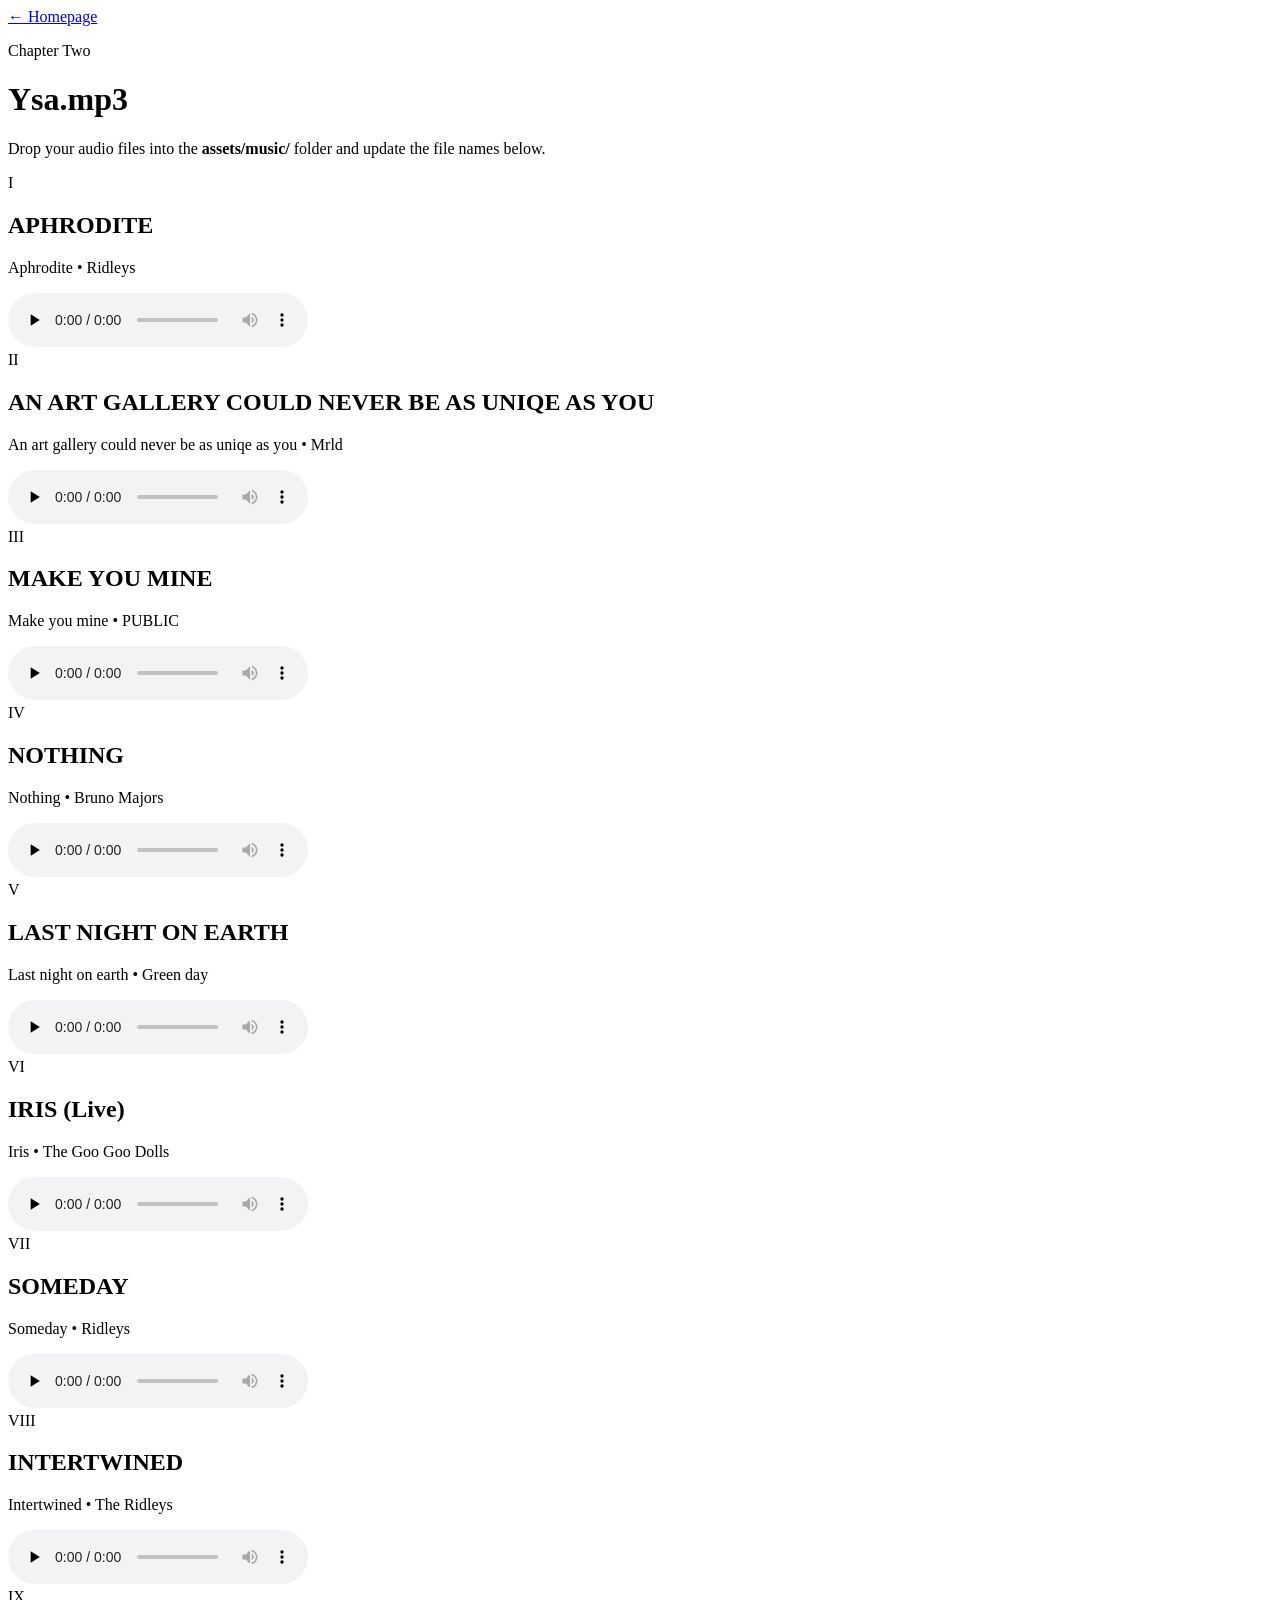
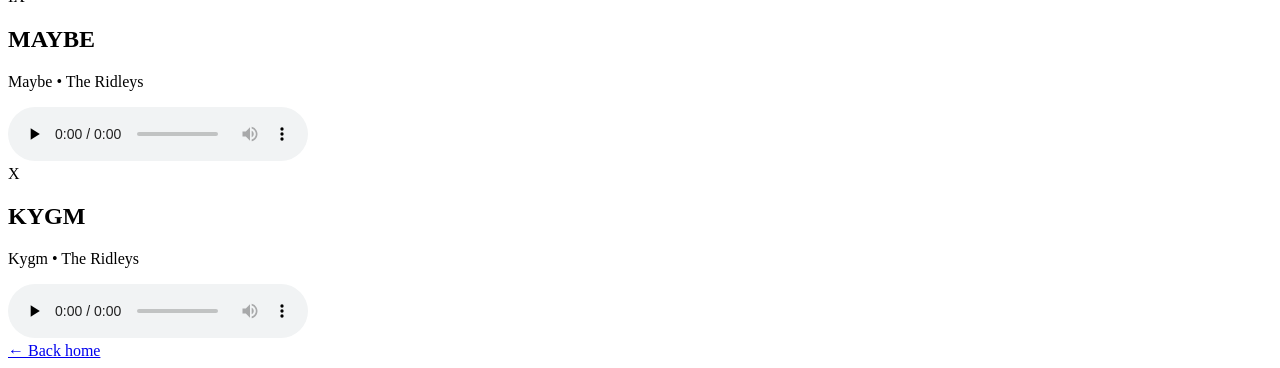
==== music.html @ 69336804 "Add files via upload" ====
<!DOCTYPE html>
<html lang="en">
<head>
  <meta charset="UTF-8">
  <meta name="viewport" content="width=device-width, initial-scale=1.0">
  <title>Musicc para kang ysaa</title>
  <link rel="preconnect" href="https://fonts.googleapis.com">
  <link rel="preconnect" href="https://fonts.gstatic.com" crossorigin>
  <link href="https://fonts.googleapis.com/css2?family=Cinzel:wght@500;600;700&family=Poppins:wght@400;500;600&display=swap" rel="stylesheet">
  <link rel="stylesheet" href="style.css">
</head>
<body class="inner-page music-page">
  <div class="stars"></div>
  <header class="site-header">
    <a class="brand" href="home.html">← Homepage</a>
  </header>

  <main class="inner-content">
    <p class="eyebrow">Chapter Two</p>
    <h1>Ysa.mp3</h1>
    <p class="subtitle">Drop your audio files into the <strong>assets/music/</strong> folder and update the file names below.</p>

    <section class="playlist">
      <!-- SONG 1
           Put your song at: assets/music/song1.mp3
           Then change the src below if your filename is different. -->
      <article class="song-card">
        <div class="song-number">I</div>
        <div class="song-info">
          <h2>APHRODITE</h2>
          <p>Aphrodite • Ridleys</p>
          <audio controls preload="none" src="assets/music/song1.mp3"></audio>
        </div>
      </article>

      <!-- SONG 2: assets/music/song2.mp3 -->
      <article class="song-card">
        <div class="song-number">II</div>
        <div class="song-info">
          <h2>AN ART GALLERY COULD NEVER BE AS UNIQE AS YOU</h2>
          <p>An art gallery could never be as uniqe as you • Mrld</p>
          <audio controls preload="none" src="assets/music/song2.mp3"></audio>
        </div>
      </article>

      <!-- SONG 3: assets/music/song3.mp3 -->
      <article class="song-card">
        <div class="song-number">III</div>
        <div class="song-info">
          <h2>MAKE YOU MINE</h2>
          <p>Make you mine • PUBLIC</p>
          <audio controls preload="none" src="assets/music/song3.mp3"></audio>
        </div>
      </article>

      <article class="song-card">
        <div class="song-number">IV</div>
        <div class="song-info">
          <h2>NOTHING</h2>
          <p>Nothing • Bruno Majors</p>
          <audio controls preload="none" src="assets/music/song4.mp3"></audio>
        </div>
      </article>

      <article class="song-card">
        <div class="song-number">V</div>
        <div class="song-info">
          <h2>LAST NIGHT ON EARTH</h2>
          <p>Last night on earth • Green day</p>
          <audio controls preload="none" src="assets/music/song5.mp3"></audio>
        </div>
      </article>

      <article class="song-card">
        <div class="song-number">VI</div>
        <div class="song-info">
          <h2>IRIS (Live)</h2>
          <p>Iris • The Goo Goo Dolls</p>
          <audio controls preload="none" src="assets/music/song6.mp3"></audio>
        </div>
      </article>

      <article class="song-card">
        <div class="song-number">VII</div>
        <div class="song-info">
          <h2>SOMEDAY</h2>
          <p>Someday • Ridleys</p>
          <audio controls preload="none" src="assets/music/song7.mp3"></audio>
        </div>
      </article>

      <article class="song-card">
        <div class="song-number">VIII</div>
        <div class="song-info">
          <h2>INTERTWINED</h2>
          <p>Intertwined • The Ridleys</p>
          <audio controls preload="none" src="assets/music/song8.mp3"></audio>
        </div>
      </article>

      <article class="song-card">
        <div class="song-number">IX</div>
        <div class="song-info">
          <h2>MAYBE</h2>
          <p>Maybe • The Ridleys</p>
          <audio controls preload="none" src="assets/music/song9.mp3"></audio>
        </div>
      </article>

      <article class="song-card">
        <div class="song-number">X</div>
        <div class="song-info">
          <h2>KYGM</h2>
          <p>Kygm • The Ridleys</p>
          <audio controls preload="none" src="assets/music/song10.mp3"></audio>
        </div>





      <!-- Add more song cards by copying one of the articles above. -->
    </section>

    <a class="back-link" href="home.html">← Back home</a>
  </main>
</body>
</html>
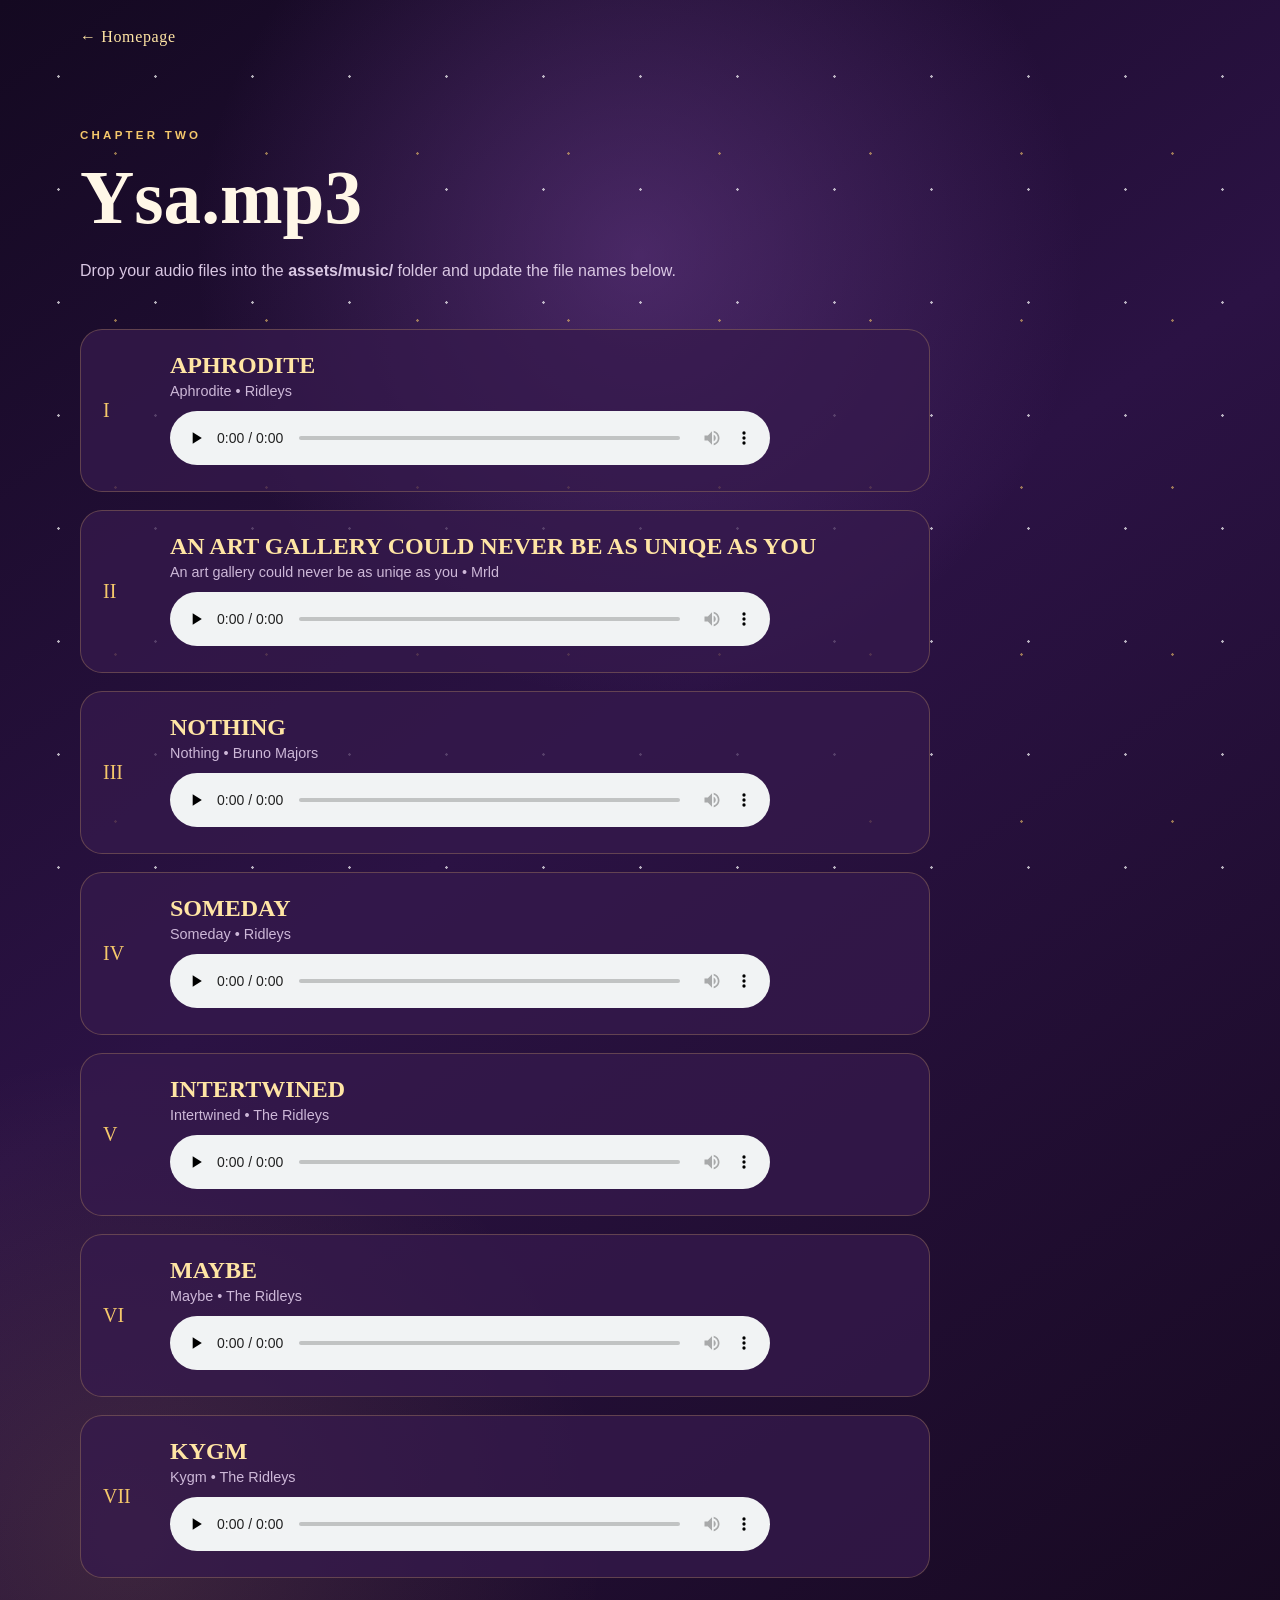
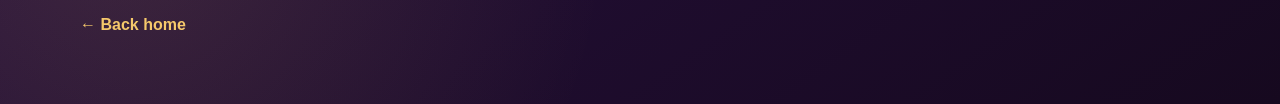
==== commit 1d28ed7f: "Add files via upload" ====
--- a/music.html
+++ b/music.html
@@ -43,18 +43,8 @@
         </div>
       </article>
 
-      <!-- SONG 3: assets/music/song3.mp3 -->
       <article class="song-card">
         <div class="song-number">III</div>
-        <div class="song-info">
-          <h2>MAKE YOU MINE</h2>
-          <p>Make you mine • PUBLIC</p>
-          <audio controls preload="none" src="assets/music/song3.mp3"></audio>
-        </div>
-      </article>
-
-      <article class="song-card">
-        <div class="song-number">IV</div>
         <div class="song-info">
           <h2>NOTHING</h2>
           <p>Nothing • Bruno Majors</p>
@@ -63,25 +53,7 @@
       </article>
 
       <article class="song-card">
-        <div class="song-number">V</div>
-        <div class="song-info">
-          <h2>LAST NIGHT ON EARTH</h2>
-          <p>Last night on earth • Green day</p>
-          <audio controls preload="none" src="assets/music/song5.mp3"></audio>
-        </div>
-      </article>
-
-      <article class="song-card">
-        <div class="song-number">VI</div>
-        <div class="song-info">
-          <h2>IRIS (Live)</h2>
-          <p>Iris • The Goo Goo Dolls</p>
-          <audio controls preload="none" src="assets/music/song6.mp3"></audio>
-        </div>
-      </article>
-
-      <article class="song-card">
-        <div class="song-number">VII</div>
+        <div class="song-number">IV</div>
         <div class="song-info">
           <h2>SOMEDAY</h2>
           <p>Someday • Ridleys</p>
@@ -90,7 +62,7 @@
       </article>
 
       <article class="song-card">
-        <div class="song-number">VIII</div>
+        <div class="song-number">V</div>
         <div class="song-info">
           <h2>INTERTWINED</h2>
           <p>Intertwined • The Ridleys</p>
@@ -99,7 +71,7 @@
       </article>
 
       <article class="song-card">
-        <div class="song-number">IX</div>
+        <div class="song-number">VI</div>
         <div class="song-info">
           <h2>MAYBE</h2>
           <p>Maybe • The Ridleys</p>
@@ -108,16 +80,12 @@
       </article>
 
       <article class="song-card">
-        <div class="song-number">X</div>
+        <div class="song-number">VII</div>
         <div class="song-info">
           <h2>KYGM</h2>
           <p>Kygm • The Ridleys</p>
           <audio controls preload="none" src="assets/music/song10.mp3"></audio>
         </div>
-
-
-
-
 
       <!-- Add more song cards by copying one of the articles above. -->
     </section>
--- a/style.css
+++ b/style.css
@@ -0,0 +1,411 @@
+:root {
+  --purple-deep: #24103d;
+  --purple: #542b78;
+  --purple-light: #8e5bb5;
+  --lavender: #c9a9df;
+  --gold: #f5c86b;
+  --gold-soft: #ffe5a4;
+  --cream: #fff7e7;
+  --ink: #24162d;
+  --glass: rgba(44, 19, 69, 0.72);
+}
+
+* { box-sizing: border-box; }
+
+html { scroll-behavior: smooth; }
+
+body {
+  margin: 0;
+  min-height: 100vh;
+  color: var(--cream);
+  font-family: "Poppins", sans-serif;
+  background:
+    radial-gradient(circle at 50% 15%, rgba(123, 72, 161, .45), transparent 28%),
+    radial-gradient(circle at 10% 90%, rgba(245, 200, 107, .12), transparent 25%),
+    linear-gradient(145deg, #140921 0%, #2b1244 45%, #16091f 100%);
+  overflow-x: hidden;
+}
+
+a { color: inherit; text-decoration: none; }
+
+.stars {
+  position: fixed;
+  inset: 0;
+  pointer-events: none;
+  opacity: .75;
+  background-image:
+    radial-gradient(circle, rgba(255,255,255,.9) 1px, transparent 1.5px),
+    radial-gradient(circle, rgba(245,200,107,.75) 1px, transparent 1.5px);
+  background-size: 97px 113px, 151px 167px;
+  background-position: 10px 20px, 40px 70px;
+  animation: twinkle 5s ease-in-out infinite alternate;
+}
+
+@keyframes twinkle {
+  from { opacity: .35; }
+  to { opacity: .8; }
+}
+
+.site-header {
+  width: min(1120px, calc(100% - 36px));
+  margin: 0 auto;
+  padding: 28px 0;
+  display: flex;
+  justify-content: space-between;
+  position: relative;
+  z-index: 5;
+}
+
+.brand {
+  font-family: "Cinzel", serif;
+  color: var(--gold-soft);
+  letter-spacing: .04em;
+}
+
+.header-heart {
+  font-size: 28px;
+  color: var(--gold);
+}
+
+.intro-page {
+  display: grid;
+  place-items: center;
+}
+
+.intro {
+  position: relative;
+  z-index: 3;
+  text-align: center;
+  padding: 40px 20px;
+}
+
+.eyebrow {
+  margin: 0 0 14px;
+  color: var(--gold);
+  text-transform: uppercase;
+  letter-spacing: .28em;
+  font-size: .72rem;
+  font-weight: 600;
+}
+
+h1, h2 {
+  font-family: "Cinzel", serif;
+}
+
+.intro h1 {
+  margin: 0;
+  font-size: clamp(2.4rem, 7vw, 5rem);
+  line-height: 1.05;
+}
+
+.intro-text, .small-note {
+  color: #e5d5ef;
+}
+
+.magic-gif {
+  position: relative;
+  width: 190px;
+  height: 190px;
+  margin: 35px auto 22px;
+  border: 0;
+  border-radius: 50%;
+  background: radial-gradient(circle, #fff7d0 0 8%, #f5c86b 9% 22%, #8e5bb5 23% 55%, #542b78 56% 100%);
+  box-shadow: 0 0 30px rgba(245,200,107,.6), 0 0 90px rgba(142,91,181,.5);
+  cursor: pointer;
+  animation: float 3s ease-in-out infinite;
+}
+
+.magic-gif:hover { transform: scale(1.05); }
+
+.magic-icon {
+  position: relative;
+  z-index: 2;
+  font-size: 72px;
+  filter: drop-shadow(0 4px 12px rgba(0,0,0,.25));
+}
+
+.magic-ring {
+  position: absolute;
+  inset: -15px;
+  border: 2px solid rgba(255,229,164,.7);
+  border-radius: 50%;
+  animation: spin 9s linear infinite;
+}
+
+.click-hint {
+  position: absolute;
+  left: 50%;
+  bottom: -42px;
+  transform: translateX(-50%);
+  font-size: .72rem;
+  color: var(--gold-soft);
+  text-transform: uppercase;
+  letter-spacing: .2em;
+  white-space: nowrap;
+}
+
+@keyframes float {
+  50% { transform: translateY(-12px); }
+}
+@keyframes spin { to { transform: rotate(360deg); } }
+
+.lantern {
+  position: fixed;
+  z-index: 1;
+  font-size: 42px;
+  filter: drop-shadow(0 0 18px rgba(245,200,107,.8));
+  animation: lanternFloat 5s ease-in-out infinite;
+}
+.lantern-1 { top: 9%; left: 10%; }
+.lantern-2 { top: 17%; right: 12%; animation-delay: -2s; }
+.lantern-3 { bottom: 12%; left: 18%; animation-delay: -3.5s; }
+
+@keyframes lanternFloat {
+  50% { transform: translateY(-18px) rotate(3deg); }
+}
+
+.home-content, .inner-content {
+  position: relative;
+  z-index: 2;
+  width: min(1120px, calc(100% - 36px));
+  margin: 0 auto;
+  padding: 55px 0 70px;
+}
+
+.hero {
+  max-width: 760px;
+  margin-bottom: 55px;
+}
+
+.hero h1 {
+  font-size: clamp(2.7rem, 7vw, 5.5rem);
+  line-height: 1.02;
+  margin: 0 0 25px;
+}
+
+.hero h1 span {
+  color: var(--gold);
+  text-shadow: 0 0 24px rgba(245,200,107,.22);
+}
+
+.hero > p:last-child {
+  max-width: 650px;
+  line-height: 1.8;
+  color: #e7d9ef;
+}
+
+.menu-grid {
+  display: grid;
+  grid-template-columns: repeat(3, 1fr);
+  gap: 22px;
+}
+
+.magic-card {
+  min-height: 300px;
+  padding: 32px;
+  border: 1px solid rgba(245,200,107,.3);
+  border-radius: 28px;
+  background: linear-gradient(145deg, rgba(92,52,123,.72), rgba(35,14,55,.78));
+  box-shadow: 0 20px 60px rgba(0,0,0,.2);
+  transition: transform .25s ease, border-color .25s ease, box-shadow .25s ease;
+}
+
+.magic-card:hover {
+  transform: translateY(-8px);
+  border-color: rgba(245,200,107,.75);
+  box-shadow: 0 25px 70px rgba(0,0,0,.3), 0 0 35px rgba(245,200,107,.1);
+}
+
+.card-icon {
+  width: 70px;
+  height: 70px;
+  display: grid;
+  place-items: center;
+  border-radius: 20px;
+  background: rgba(245,200,107,.12);
+  font-size: 34px;
+  margin-bottom: 28px;
+}
+
+.magic-card h2 {
+  margin: 0 0 12px;
+  color: var(--gold-soft);
+}
+
+.magic-card p {
+  min-height: 70px;
+  color: #d9c7e3;
+  line-height: 1.65;
+}
+
+.magic-card span {
+  color: var(--gold);
+  font-size: .85rem;
+  font-weight: 600;
+}
+
+.footer-line {
+  text-align: center;
+  color: #cdb8d8;
+  margin-top: 60px;
+}
+
+.inner-content > h1 {
+  font-size: clamp(2.3rem, 6vw, 4.7rem);
+  margin: 0 0 14px;
+}
+
+.subtitle {
+  color: #d9c7e3;
+  line-height: 1.7;
+  margin-bottom: 45px;
+}
+
+.photo-grid {
+  display: grid;
+  grid-template-columns: repeat(3, 1fr);
+  gap: 24px;
+}
+
+.photo-frame {
+  aspect-ratio: 4 / 5;
+  border: 8px solid #f2d8a2;
+  outline: 1px solid rgba(255,255,255,.35);
+  background:
+    linear-gradient(135deg, rgba(142,91,181,.35), rgba(30,10,45,.9)),
+    repeating-linear-gradient(45deg, transparent 0 10px, rgba(245,200,107,.06) 10px 20px);
+  box-shadow: 0 16px 45px rgba(0,0,0,.28);
+  display: grid;
+  place-items: center;
+  text-align: center;
+  color: rgba(255,229,164,.7);
+  font-family: "Cinzel", serif;
+  letter-spacing: .12em;
+}
+
+.photo-frame img {
+  width: 100%;
+  height: 100%;
+  object-fit: cover;
+  display: block;
+}
+
+.playlist {
+  display: grid;
+  gap: 18px;
+  max-width: 850px;
+}
+
+.song-card {
+  display: flex;
+  gap: 22px;
+  align-items: center;
+  padding: 22px;
+  border-radius: 22px;
+  background: rgba(54,26,77,.75);
+  border: 1px solid rgba(245,200,107,.25);
+}
+
+.song-number {
+  font-family: "Cinzel", serif;
+  font-size: 1.25rem;
+  color: var(--gold);
+  width: 45px;
+}
+
+.song-info { flex: 1; }
+.song-info h2 { margin: 0 0 4px; color: var(--gold-soft); }
+.song-info p { margin: 0 0 12px; color: #cdb8d8; font-size: .9rem; }
+
+audio { width: 100%; max-width: 600px; }
+
+.letter-content { max-width: 850px; }
+
+.letter-paper {
+  position: relative;
+  padding: clamp(30px, 6vw, 65px);
+  color: var(--ink);
+  background: var(--cream);
+  border-radius: 8px;
+  box-shadow: 0 25px 70px rgba(0,0,0,.35);
+  line-height: 1.9;
+  font-family: Georgia, serif;
+  font-size: 1.05rem;
+}
+
+.letter-paper::before {
+  content: "";
+  position: absolute;
+  inset: 13px;
+  border: 1px solid rgba(84,43,120,.25);
+  pointer-events: none;
+}
+
+.letter-decoration {
+  text-align: center;
+  color: #8e5bb5;
+  font-size: 30px;
+  margin-bottom: 25px;
+}
+
+.signature {
+  margin-top: 35px;
+  color: #542b78;
+}
+
+.back-link {
+  display: inline-block;
+  margin-top: 38px;
+  color: var(--gold);
+  font-weight: 600;
+}
+
+.confetti {
+  position: fixed;
+  z-index: 99;
+  width: 9px;
+  height: 16px;
+  top: -30px;
+  pointer-events: none;
+  animation: confettiFall var(--fall-time) linear forwards;
+}
+
+@keyframes confettiFall {
+  to {
+    transform: translate3d(var(--x), 110vh, 0) rotate(720deg);
+    opacity: 0;
+  }
+}
+
+.balloon {
+  position: fixed;
+  z-index: 98;
+  bottom: -120px;
+  width: 42px;
+  height: 55px;
+  border-radius: 50% 50% 45% 45%;
+  animation: balloonRise 3.8s ease-out forwards;
+}
+.balloon::after {
+  content: "";
+  position: absolute;
+  left: 50%;
+  top: 54px;
+  width: 1px;
+  height: 110px;
+  background: rgba(255,255,255,.55);
+}
+@keyframes balloonRise {
+  to { transform: translateY(-120vh) translateX(var(--drift)) rotate(10deg); }
+}
+
+@media (max-width: 800px) {
+  .menu-grid, .photo-grid { grid-template-columns: 1fr; }
+  .magic-card { min-height: auto; }
+  .photo-frame { max-width: 500px; width: 100%; margin: auto; }
+  .lantern { font-size: 30px; }
+}
+
+@media (prefers-reduced-motion: reduce) {
+  *, *::before, *::after { animation-duration: .01ms !important; animation-iteration-count: 1 !important; }
+}
